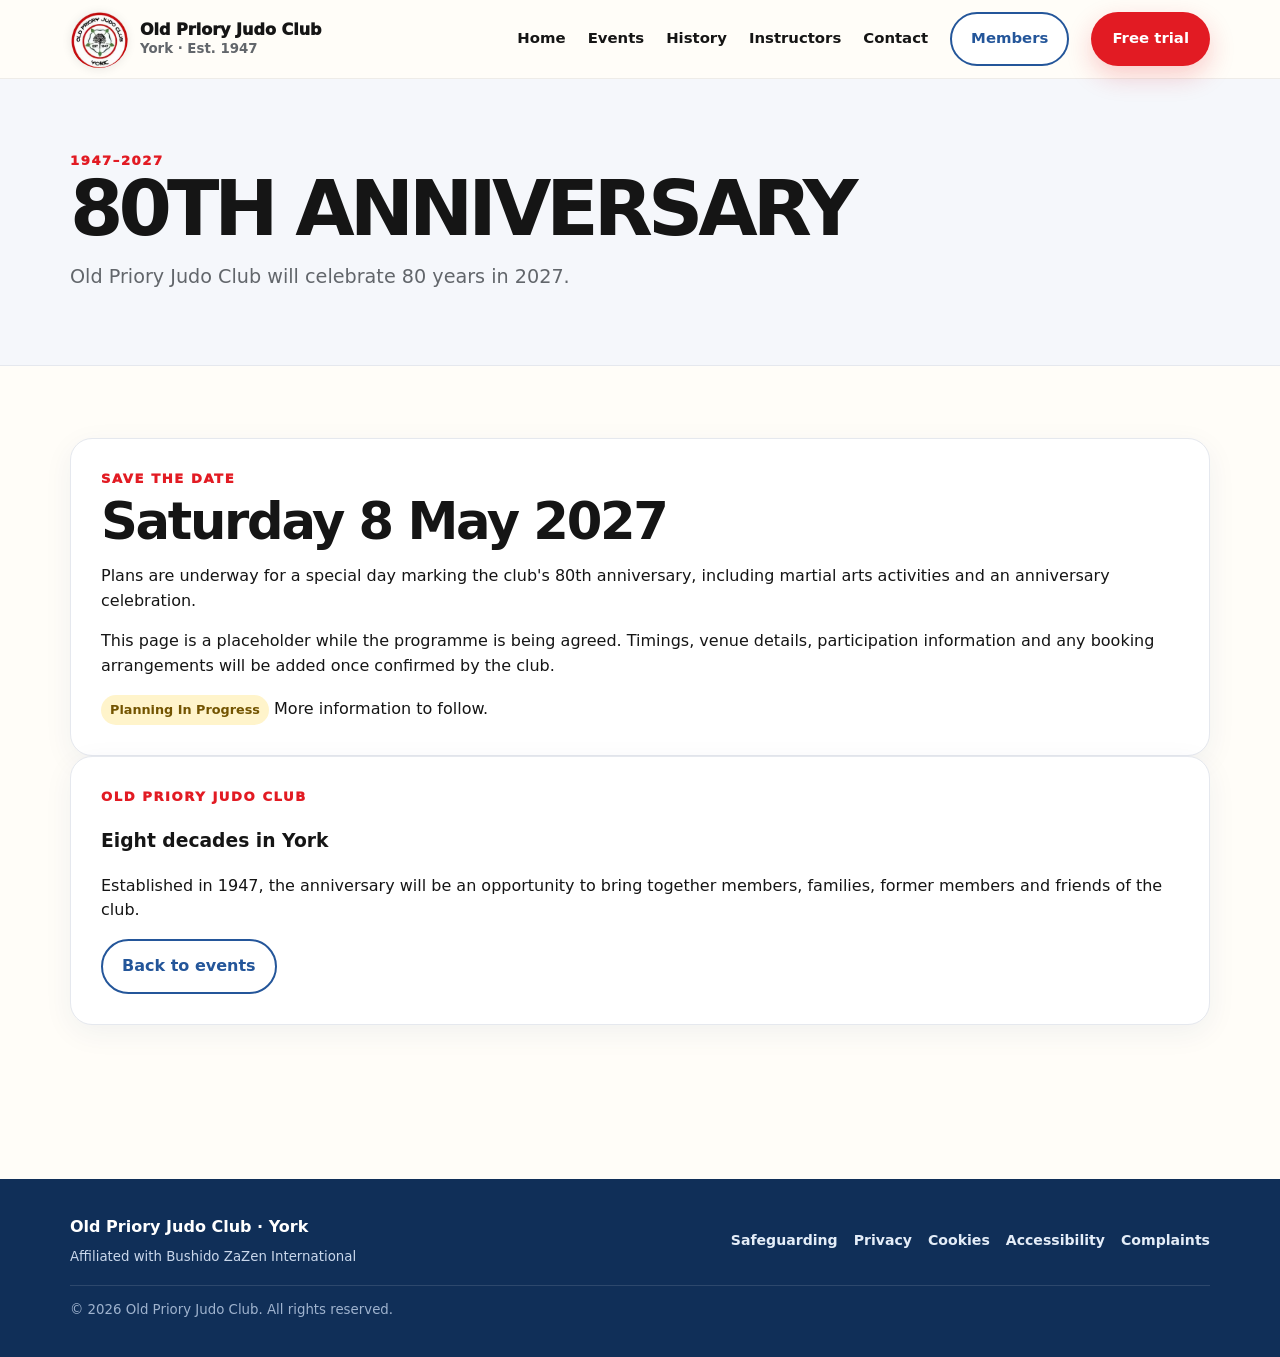
==== 80th-anniversary.html @ 902f41f9 "Add 80th anniversary placeholder page" ====
<!doctype html>
<html lang="en">
<head>
  <meta charset="utf-8">
  <meta name="viewport" content="width=device-width,initial-scale=1">
  <title>80th Anniversary | Old Priory Judo Club York</title>
  <meta name="description" content="Old Priory Judo Club celebrates its 80th anniversary in 2027. Event details will be published here as plans are confirmed.">
  <link rel="stylesheet" href="assets/site.css">
</head>
<body>
  <nav class="nav">
    <div class="container nav-inner">
      <a class="brand" href="/"><span class="mark"><img src="assets/old-priory-logo.webp" alt="Old Priory Judo Club logo"></span><span>Old Priory Judo Club<small>York · Est. 1947</small></span></a>
      <button class="menu-toggle" type="button" aria-expanded="false" aria-controls="site-menu" aria-label="Open navigation">
        <span></span><span></span><span></span>
      </button>
      <div class="links" id="site-menu">
        <a class="nav-link" href="/">Home</a>
        <a class="nav-link" href="/events.html">Events</a>
        <a class="nav-link" href="/history.html">History</a>
        <a class="nav-link" href="/instructors.html">Instructors</a>
        <a class="nav-link" href="/contact">Contact</a>
        <a class="btn ghost" href="/members">Members</a>
        <a class="btn red" href="/#contact">Free trial</a>
      </div>
    </div>
  </nav>

  <main>
    <section class="page-hero anniversary-hero">
      <div class="container">
        <div class="eyebrow">1947–2027</div>
        <h1>80th Anniversary</h1>
        <p class="lead">Old Priory Judo Club will celebrate 80 years in 2027.</p>
      </div>
    </section>

    <section class="page-content">
      <div class="container anniversary-layout">
        <article class="page-card anniversary-main-card">
          <div class="eyebrow">Save the date</div>
          <h2>Saturday 8 May 2027</h2>
          <p>Plans are underway for a special day marking the club's 80th anniversary, including martial arts activities and an anniversary celebration.</p>
          <p>This page is a placeholder while the programme is being agreed. Timings, venue details, participation information and any booking arrangements will be added once confirmed by the club.</p>
          <div class="anniversary-status">
            <span class="status-badge pending">Planning in progress</span>
            <span>More information to follow.</span>
          </div>
        </article>

        <aside class="page-card anniversary-side-card">
          <div class="eyebrow">Old Priory Judo Club</div>
          <h3>Eight decades in York</h3>
          <p>Established in 1947, the anniversary will be an opportunity to bring together members, families, former members and friends of the club.</p>
          <a class="btn ghost" href="/events.html">Back to events</a>
        </aside>
      </div>
    </section>
  </main>

  <footer>
    <div class="container foot foot-expanded">
      <div class="foot-brand"><strong>Old Priory Judo Club · York</strong><small>Affiliated with Bushido ZaZen International</small></div>
      <nav class="foot-links" aria-label="Policies">
        <a href="/policies.html#safeguarding">Safeguarding</a>
        <a href="/policies.html#privacy">Privacy</a>
        <a href="/policies.html#cookies">Cookies</a>
        <a href="/policies.html#accessibility">Accessibility</a>
        <a href="/policies.html#complaints">Complaints</a>
      </nav>
      <small class="foot-copy">© 2026 Old Priory Judo Club. All rights reserved.</small>
    </div>
  </footer>

  <script src="assets/site.js"></script>
</body>
</html>
---- assets/site.css ----
:root{
      --red:#e21b23;--blue:#24569a;--yellow:#f6bd16;--ink:#151515;
      --muted:#62666b;--paper:#fffdf8;--soft:#f5f7fb;--line:#e5e8ee;
      --shadow:0 18px 50px rgba(15,34,65,.12);--radius:24px
    }
    *{box-sizing:border-box} html{scroll-behavior:smooth}
    body{margin:0;font-family:Inter,ui-sans-serif,system-ui,-apple-system,BlinkMacSystemFont,"Segoe UI",sans-serif;background:var(--paper);color:var(--ink);line-height:1.55}
    a{color:inherit;text-decoration:none}.container{width:min(1140px,calc(100% - 36px));margin:auto}
    .nav{position:sticky;top:0;z-index:50;background:rgba(255,253,248,.94);backdrop-filter:blur(12px);border-bottom:1px solid rgba(20,20,20,.07)}
    .nav-inner{min-height:78px;display:flex;align-items:center;justify-content:space-between;gap:20px}
    .brand{display:flex;align-items:center;gap:12px;font-weight:950;line-height:1.05}
    .mark{width:58px;height:58px;border-radius:50%;display:grid;place-items:center;background:white;overflow:hidden;box-shadow:0 2px 10px rgba(0,0,0,.08)}.mark img{width:100%;height:100%;object-fit:cover;display:block}
    .brand small{display:block;color:var(--muted);font-weight:700;margin-top:4px}.links{display:flex;gap:22px;align-items:center;font-weight:800;font-size:.93rem}
    .btn{display:inline-flex;align-items:center;justify-content:center;padding:13px 19px;border-radius:999px;font-weight:900;border:2px solid transparent;transition:.2s}
    .btn.red{background:var(--red);color:white;box-shadow:0 10px 26px rgba(226,27,35,.22)}.btn.red:hover{transform:translateY(-2px)}
    .btn.ghost{border-color:var(--blue);color:var(--blue);background:white}
    .hero{padding:70px 0 64px;overflow:hidden;position:relative}.hero:before{content:"";position:absolute;right:-100px;top:10px;width:430px;height:430px;border-radius:50%;background:var(--yellow);opacity:.22}
    .hero-grid{display:grid;grid-template-columns:1.05fr .95fr;gap:55px;align-items:center;position:relative}
    .eyebrow{font-weight:950;text-transform:uppercase;letter-spacing:.12em;color:var(--red);font-size:.82rem}
    h1{font-size:clamp(3.3rem,7vw,6.6rem);line-height:.88;letter-spacing:-.065em;margin:.2rem 0 20px;text-transform:uppercase}
    h1 .red{color:var(--red)}h1 .blue{color:var(--blue)}.lead{font-size:1.2rem;color:var(--muted);max-width:700px}
    .actions{display:flex;gap:12px;flex-wrap:wrap;margin:28px 0 24px}.trust{display:flex;gap:22px;flex-wrap:wrap;font-weight:850;color:#123664}.trust b{color:var(--red)}
    .hero-art{position:relative;min-height:500px;border-radius:30px;background:url("hero-judo.webp") center/cover no-repeat;box-shadow:var(--shadow);border:8px solid white;overflow:hidden}
    
    .mat{display:none}
    .judoka{display:none}
    
    
    
    .free{position:absolute;right:18px;top:18px;width:160px;height:160px;border-radius:50%;background:var(--yellow);border:6px solid white;display:grid;place-items:center;text-align:center;transform:rotate(5deg);font-weight:950;line-height:.95;z-index:4;box-shadow:var(--shadow)}
    .free strong{display:block;font-size:3rem;color:var(--blue)}.free span{display:block;font-size:1.15rem}
    .section{padding:82px 0}.section.alt{background:var(--soft)}h2{font-size:clamp(2rem,4vw,3.5rem);line-height:1.03;margin:.35rem 0 1rem;letter-spacing:-.045em}
    .cards{display:grid;grid-template-columns:repeat(4,1fr);gap:18px;margin-top:34px}.card{background:white;border:1px solid var(--line);border-radius:20px;padding:26px;box-shadow:0 8px 30px rgba(18,54,100,.06)}
    .icon{width:50px;height:50px;border-radius:50%;display:grid;place-items:center;font-size:1.45rem;font-weight:900;margin-bottom:18px}.card:nth-child(odd) .icon{background:var(--blue);color:white}.card:nth-child(even) .icon{background:var(--yellow)}
    .card h3{margin:.1rem 0 .45rem;font-size:1.25rem}.card p{margin:0;color:var(--muted)}
    .split{display:grid;grid-template-columns:1fr 1fr;gap:55px;align-items:center}.brand-panel{background:white;border-radius:28px;padding:36px;box-shadow:var(--shadow);border:1px solid var(--line)}
    .logo-pair{display:grid;grid-template-columns:1fr 1fr;gap:18px;margin-top:22px}.logo-card{aspect-ratio:1;border-radius:24px;display:grid;place-items:center;background:white;border:1px solid var(--line);padding:18px}.logo-card img{width:100%;height:100%;object-fit:contain;display:block}
    .timetable{display:grid;gap:12px;margin-top:30px}.row{display:grid;grid-template-columns:150px 1fr;gap:18px;align-items:center;padding:18px 22px;background:white;border:1px solid var(--line);border-radius:16px}.day{background:var(--blue);color:white;border-radius:999px;padding:8px 14px;text-align:center;font-weight:950}.time{font-size:1.2rem;font-weight:900}
    .faq{display:grid;grid-template-columns:1fr 1fr;gap:18px;margin-top:32px}.faq article{background:white;border:1px solid var(--line);border-radius:18px;padding:24px}.faq h3{margin:0 0 8px}.faq p{margin:0;color:var(--muted)}
    .cta{background:var(--blue);color:white;border-radius:30px;padding:46px;display:grid;grid-template-columns:1fr auto;align-items:center;gap:30px;box-shadow:var(--shadow)}.cta p{color:#e9f0fb;margin-bottom:0}.cta .btn{background:var(--yellow);color:#111}
    footer{padding:36px 0;background:#102f58;color:white;margin-top:82px}.foot{display:flex;justify-content:space-between;gap:24px;flex-wrap:wrap}.foot small{color:#c9d7eb}
    @media(max-width:900px){
  .hero-grid,.split{grid-template-columns:1fr}.hero-art{min-height:430px}.cards{grid-template-columns:1fr 1fr}.cta{grid-template-columns:1fr}.logo-pair{max-width:520px}
}
    @media(max-width:560px){.container{width:min(100% - 24px,1140px)}.brand span{font-size:.9rem}.mark{width:50px;height:50px}.links .btn{padding:10px 13px}.hero{padding-top:44px}.hero-art{min-height:355px}.free{width:125px;height:125px}.free strong{font-size:2.3rem}.free span{font-size:.9rem}.cards,.faq{grid-template-columns:1fr}.row{grid-template-columns:1fr;gap:10px}.day{width:max-content}.section{padding:62px 0}.cta{padding:30px}}

.page-hero{padding:72px 0 54px;background:var(--soft);border-bottom:1px solid var(--line)}
.page-hero h1{font-size:clamp(2.8rem,6vw,5.4rem);margin:.25rem 0 16px}
.page-content{padding:72px 0}
.nav-link.active{color:var(--red)}

.menu-toggle{display:none;width:46px;height:46px;border:0;border-radius:14px;background:var(--soft);padding:11px;cursor:pointer}
.menu-toggle span{display:block;height:3px;background:var(--blue);border-radius:3px;margin:4px 0;transition:.2s}
.page-card{background:white;border:1px solid var(--line);border-radius:22px;padding:30px;box-shadow:0 8px 30px rgba(18,54,100,.06)}
.placeholder-grid{display:grid;grid-template-columns:repeat(3,1fr);gap:18px;margin-top:30px}
.placeholder-grid h3{margin-top:0}.placeholder-grid p{color:var(--muted);margin-bottom:0}
@media(max-width:900px){
  .nav-inner{position:relative}
  .menu-toggle{display:block;flex:0 0 auto}
  .links{display:none;position:absolute;left:0;right:0;top:calc(100% + 1px);background:var(--paper);border-bottom:1px solid var(--line);box-shadow:0 18px 30px rgba(15,34,65,.12);padding:18px;flex-direction:column;align-items:stretch;gap:4px}
  .links.open{display:flex}
  .links .nav-link{padding:13px 8px;border-radius:12px}
  .links .nav-link:hover{background:var(--soft)}
  .links .btn{margin-top:8px}
  .placeholder-grid{grid-template-columns:1fr}
}

.calendar-section{margin-bottom:64px}
.calendar-section:last-child{margin-bottom:0}
.section-heading{display:grid;grid-template-columns:1fr minmax(260px,420px);gap:30px;align-items:end;margin-bottom:24px}
.section-heading h2{margin-bottom:0}
.section-heading>p{margin:0;color:var(--muted)}
.event-list{display:grid;gap:14px}
.event-card{display:grid;grid-template-columns:190px 1fr;gap:22px;align-items:start;background:white;border:1px solid var(--line);border-radius:20px;padding:22px 24px;box-shadow:0 8px 30px rgba(18,54,100,.06);border-left:7px solid var(--blue)}
.event-card.closure{border-left-color:var(--red);background:#fffafa}
.event-date{font-weight:950;color:var(--blue);text-transform:uppercase;letter-spacing:.04em}
.event-card.closure .event-date{color:var(--red)}
.event-body h3{margin:0 0 4px;font-size:1.2rem}
.event-body p{margin:8px 0 0;color:var(--muted)}
.event-meta{font-weight:800;color:#4f5965;font-size:.94rem}
.empty-state{padding:24px;border:1px dashed #cbd2dc;border-radius:18px;color:var(--muted);background:white}
.closures-section{padding-top:10px}
@media(max-width:700px){
  .section-heading{grid-template-columns:1fr;gap:10px}
  .event-card{grid-template-columns:1fr;gap:8px}
}

.uat-banner{position:sticky;top:0;z-index:100;min-height:34px;display:flex;align-items:center;justify-content:center;gap:10px;padding:6px 14px;background:#111;color:white;font-size:.82rem;letter-spacing:.02em;text-align:center}
.uat-banner strong{display:inline-block;background:var(--yellow);color:#111;border-radius:999px;padding:2px 8px;font-size:.74rem;letter-spacing:.08em}
.uat-mode .nav{top:34px}
@media(max-width:560px){
  .uat-banner{font-size:.75rem}
}

.auth-wrap{max-width:620px}
.auth-card{display:grid;gap:18px}
.auth-card label{display:grid;gap:7px;font-weight:850}
.auth-card input{width:100%;padding:13px 14px;border:1px solid var(--line);border-radius:12px;background:white;color:var(--ink);font:inherit}
.auth-card input:focus{outline:3px solid rgba(36,86,154,.15);border-color:var(--blue)}
.member-actions{display:flex;gap:12px;align-items:center;flex-wrap:wrap;margin-top:28px}
.member-actions form{margin:0}

.admin-heading{display:flex;justify-content:space-between;gap:20px;align-items:end;flex-wrap:wrap;margin-bottom:28px}
.admin-heading h2{margin-bottom:0}
.import-card{margin-bottom:30px}
.import-card h3{margin-top:0}
.admin-calendar-section{margin:42px 0}
.admin-calendar-section>h3{font-size:1.5rem;margin:0 0 16px}
.admin-calendar-list{display:grid;gap:14px;margin-top:16px}
.admin-calendar-row{display:grid;grid-template-columns:150px 1.2fr 1fr 1.6fr auto auto;gap:12px;align-items:end;background:white;border:1px solid var(--line);border-radius:18px;padding:18px}
.admin-calendar-row.new-row{background:var(--soft)}
.admin-calendar-row label{display:grid;gap:6px;font-weight:800;font-size:.9rem}
.admin-calendar-row input[type="text"],.admin-calendar-row input[type="date"],.admin-calendar-row textarea{width:100%;padding:10px 11px;border:1px solid var(--line);border-radius:10px;background:white;color:var(--ink);font:inherit}
.admin-calendar-row textarea{resize:vertical;min-height:46px}
.admin-calendar-row input:focus,.admin-calendar-row textarea:focus{outline:3px solid rgba(36,86,154,.15);border-color:var(--blue)}
.admin-calendar-row .check-label{display:flex;align-items:center;gap:8px;padding-bottom:11px;white-space:nowrap}
.admin-calendar-row .check-label input{width:auto}
.admin-row-actions{display:flex;gap:8px;align-items:center}
.btn.danger{border:2px solid var(--red);color:var(--red);background:white}
.wide-field{grid-column:auto}
@media(max-width:1000px){
  .admin-calendar-row{grid-template-columns:1fr 1fr}
  .admin-calendar-row .wide-field{grid-column:1/-1}
  .admin-row-actions{grid-column:1/-1}
}
@media(max-width:620px){
  .admin-calendar-row{grid-template-columns:1fr}
  .admin-calendar-row .wide-field,.admin-row-actions{grid-column:auto}
}

.admin-heading-actions{display:flex;gap:10px;flex-wrap:wrap}
.auth-note{margin:0;color:var(--muted);font-size:.92rem}
.member-invite-form{display:grid;grid-template-columns:1fr 1.2fr 180px auto;gap:14px;align-items:end}
.member-invite-form label{display:grid;gap:6px;font-weight:800;font-size:.9rem}
.member-invite-form input,.member-invite-form select{width:100%;padding:11px 12px;border:1px solid var(--line);border-radius:10px;background:white;color:var(--ink);font:inherit}
.member-admin-list{display:grid;gap:12px}
.member-admin-row{display:grid;grid-template-columns:minmax(240px,1fr) auto auto;gap:16px;align-items:center;background:white;border:1px solid var(--line);border-radius:18px;padding:18px 20px}
.member-admin-row.pending{background:#fffdf5}
.member-admin-row>div:first-child{display:grid;gap:2px}
.member-admin-row>div:first-child span,.member-admin-meta{color:var(--muted);font-size:.92rem}
.member-badges,.member-admin-actions{display:flex;gap:8px;align-items:center;flex-wrap:wrap}
.member-admin-actions form{margin:0}
.status-badge{display:inline-flex;align-items:center;border-radius:999px;padding:5px 9px;background:var(--soft);font-size:.8rem;font-weight:900;text-transform:capitalize}
.status-badge.active{background:#edf8ef;color:#246b31}
.status-badge.inactive{background:#fff0f0;color:#9a2026}
.status-badge.pending{background:#fff4cb;color:#735400}
.copy-link{font-family:ui-monospace,SFMono-Regular,Consolas,monospace}
@media(max-width:900px){
  .member-invite-form{grid-template-columns:1fr 1fr}
  .member-admin-row{grid-template-columns:1fr}
}
@media(max-width:560px){
  .member-invite-form{grid-template-columns:1fr}
}


.admin-hero{padding-bottom:46px}
.admin-dashboard-grid{display:grid;grid-template-columns:repeat(3,1fr);gap:20px}
.admin-dashboard-card{display:flex;flex-direction:column;min-height:330px;background:white;border:1px solid var(--line);border-radius:24px;padding:28px;box-shadow:0 10px 34px rgba(18,54,100,.07);transition:.18s}
a.admin-dashboard-card:hover{transform:translateY(-3px);box-shadow:0 16px 42px rgba(18,54,100,.12);border-color:#cbd6e6}
.admin-dashboard-card h2{font-size:1.8rem;margin:.3rem 0 .8rem}
.admin-dashboard-card p{color:var(--muted);margin:0 0 22px}
.admin-card-icon{font-size:2rem;margin-bottom:18px}
.admin-card-stats{margin-top:auto;padding-top:18px;border-top:1px solid var(--line);color:var(--muted);font-size:.92rem}
.admin-card-stats strong{color:var(--ink)}
.admin-card-link{margin-top:18px;font-weight:900;color:var(--blue)}
.disabled-card{background:var(--soft);box-shadow:none}
.admin-dashboard-actions{margin-top:30px}

.admin-management-section{margin:52px 0}
.admin-section-title{display:flex;align-items:end;justify-content:space-between;gap:18px;margin-bottom:14px}
.admin-section-title h2{margin-bottom:0}
.admin-add-panel{margin:0 0 18px}
.admin-add-panel>summary{list-style:none;width:max-content;cursor:pointer}
.admin-add-panel>summary::-webkit-details-marker{display:none}
.admin-add-panel[open]>summary{margin-bottom:14px}
.admin-simple-list{display:grid;gap:10px}
.admin-list-item{background:white;border:1px solid var(--line);border-radius:16px;overflow:hidden}
.admin-list-item.closure-item{border-left:5px solid var(--red)}
.admin-list-item>summary{display:grid;grid-template-columns:150px minmax(220px,1fr) auto auto;gap:16px;align-items:center;padding:18px 20px;cursor:pointer;list-style:none}
.admin-list-item>summary::-webkit-details-marker{display:none}
.admin-list-item[open]>summary{background:var(--soft);border-bottom:1px solid var(--line)}
.admin-list-date{font-weight:900;color:var(--blue)}
.closure-item .admin-list-date{color:var(--red)}
.admin-list-main{display:grid;gap:2px}
.admin-list-main span{color:var(--muted);font-size:.92rem}
.admin-edit-label{font-weight:900;color:var(--blue);font-size:.9rem}
.admin-edit-form{display:grid;grid-template-columns:170px 1fr 1fr;gap:14px;padding:20px}
.admin-edit-form.add-form{background:var(--soft);border:1px solid var(--line);border-radius:16px}
.admin-edit-form label{display:grid;gap:6px;font-weight:800;font-size:.9rem}
.admin-edit-form input[type="text"],.admin-edit-form input[type="date"],.admin-edit-form textarea{width:100%;padding:11px 12px;border:1px solid var(--line);border-radius:10px;background:white;color:var(--ink);font:inherit}
.admin-edit-form textarea{resize:vertical}
.admin-edit-form input:focus,.admin-edit-form textarea:focus{outline:3px solid rgba(36,86,154,.15);border-color:var(--blue)}
.admin-form-wide{grid-column:1/-1}
.admin-edit-form .check-label{display:flex;align-items:center;gap:8px}
.admin-edit-form .check-label input{width:auto}
.admin-edit-form .admin-row-actions{grid-column:1/-1}
@media(max-width:900px){
  .admin-dashboard-grid{grid-template-columns:1fr}
  .admin-dashboard-card{min-height:0}
  .admin-list-item>summary{grid-template-columns:120px 1fr auto}
  .admin-list-item>summary .status-badge{display:none}
  .admin-edit-form{grid-template-columns:1fr 1fr}
  .admin-form-wide,.admin-edit-form .admin-row-actions{grid-column:1/-1}
}
@media(max-width:600px){
  .admin-list-item>summary{grid-template-columns:1fr auto}
  .admin-list-date{grid-column:1/-1}
  .admin-edit-form{grid-template-columns:1fr}
  .admin-form-wide,.admin-edit-form .admin-row-actions{grid-column:auto}
}

.contact-layout{display:grid;grid-template-columns:.9fr 1.1fr;gap:34px;align-items:start}
.contact-details h2{margin-bottom:12px}
.contact-card-stack{display:grid;gap:14px;margin-top:28px}
.contact-info-card{display:grid;grid-template-columns:48px 1fr;gap:14px;align-items:center;padding:20px}
.contact-icon{font-size:1.6rem}
.contact-info-card div{display:grid;gap:2px}
.contact-info-card small{color:var(--muted);font-weight:800}
.contact-info-card strong{font-size:1.08rem}
.contact-info-card span:not(.contact-icon){color:var(--muted);font-size:.92rem}
.contact-form{display:grid;gap:18px}
.contact-form h2{margin:0}
.contact-form>p{margin:0;color:var(--muted)}
.contact-form label{display:grid;gap:7px;font-weight:850}
.contact-form input,.contact-form select,.contact-form textarea{width:100%;padding:12px 13px;border:1px solid var(--line);border-radius:11px;background:white;color:var(--ink);font:inherit}
.contact-form textarea{resize:vertical}
.contact-form input:focus,.contact-form select:focus,.contact-form textarea:focus{outline:3px solid rgba(36,86,154,.15);border-color:var(--blue)}
.form-pair{display:grid;grid-template-columns:1fr 1fr;gap:14px}
.optional{font-weight:600;color:var(--muted)}
.anti-spam-note{display:grid;gap:2px;padding:13px 15px;border-radius:12px;background:var(--soft);border:1px solid var(--line);font-size:.9rem}
.anti-spam-note span,.form-footnote{color:var(--muted)}
.contact-honeypot{position:absolute;left:-9999px;width:1px;height:1px;overflow:hidden}
@media(max-width:850px){.contact-layout{grid-template-columns:1fr}.form-pair{grid-template-columns:1fr}}

.contact-map{overflow:hidden;border:1px solid var(--line);border-radius:20px;box-shadow:0 8px 30px rgba(18,54,100,.06);background:white}
.contact-map iframe{display:block;width:100%;height:320px;border:0}

.foot-expanded{display:grid;grid-template-columns:1fr auto;gap:18px 30px;align-items:center}
.foot-brand{display:grid;gap:3px}
.foot-links{display:flex;gap:16px;flex-wrap:wrap;justify-content:flex-end;font-size:.88rem;font-weight:800}
.foot-links a{color:#e4edf8}
.foot-links a:hover{text-decoration:underline}
.foot-copy{grid-column:1/-1;color:#9fb3ce!important;border-top:1px solid rgba(255,255,255,.12);padding-top:14px}
.policy-layout{display:grid;grid-template-columns:240px 1fr;gap:28px;align-items:start}
.policy-nav{position:sticky;top:110px;display:grid;gap:10px;padding:22px}
.policy-nav a{color:var(--blue);font-weight:800}
.policy-content{display:grid;gap:18px}
.policy-section{scroll-margin-top:120px}
.policy-section h2{font-size:2rem}
.policy-section p{color:var(--muted);margin-bottom:0}
@media(max-width:800px){
  .foot-expanded{grid-template-columns:1fr}
  .foot-links{justify-content:flex-start}
  .foot-copy{grid-column:auto}
  .policy-layout{grid-template-columns:1fr}
  .policy-nav{position:static}
}

.foot-brand strong,.foot-brand small{display:block}
.foot-brand small{margin-top:4px}

.map-placeholder{min-height:250px;display:grid;place-items:center;align-content:center;gap:10px;padding:28px;text-align:center;background:var(--soft)}
.map-placeholder strong{font-size:1.2rem}
.map-placeholder span{max-width:460px;color:var(--muted)}
.map-placeholder .btn{margin-top:6px}

.member-resource-grid{display:grid;grid-template-columns:repeat(3,minmax(0,1fr));gap:18px}
.member-category-card{display:flex;flex-direction:column;min-height:220px}
.member-category-card h3{margin:.35rem 0 14px;font-size:1.35rem}
.member-category-card>p{margin:0;color:var(--muted)}
.member-card-items{display:grid;gap:9px}
.member-card-item{display:grid;gap:2px;padding:12px 13px;border:1px solid var(--line);border-radius:12px;background:var(--soft);transition:.15s}
a.member-card-item:hover{border-color:#cbd6e6;transform:translateY(-1px)}
.member-card-item span{color:var(--muted);font-size:.9rem}
.member-card-item small{color:var(--blue);font-weight:850;margin-top:3px}
.member-card-item.unavailable small{color:var(--muted)}
.member-account-card .btn{align-self:flex-start;margin-top:auto}
.member-account-card h3{margin:.35rem 0 5px}
.member-account-card p{margin:0 0 18px;color:var(--muted)}
.resource-edit-form select,.resource-edit-form input[type="url"],.resource-edit-form input[type="number"]{width:100%;padding:11px 12px;border:1px solid var(--line);border-radius:10px;background:white;color:var(--ink);font:inherit}
.resource-edit-form select:focus,.resource-edit-form input[type="url"]:focus,.resource-edit-form input[type="number"]:focus{outline:3px solid rgba(36,86,154,.15);border-color:var(--blue)}
@media(max-width:900px){.member-resource-grid{grid-template-columns:repeat(2,minmax(0,1fr))}}
@media(max-width:650px){.member-resource-grid{grid-template-columns:1fr}}

.resource-storage-summary{display:grid;gap:12px;margin-bottom:18px;padding:20px 22px}
.resource-storage-summary>div:first-child{display:flex;justify-content:space-between;gap:18px;flex-wrap:wrap}
.resource-storage-summary span{color:var(--muted);font-size:.92rem}
.resource-storage-track{height:9px;border-radius:999px;background:var(--soft);overflow:hidden}
.resource-storage-track span{display:block;height:100%;background:var(--blue);border-radius:inherit}

.resource-edit-form input[type="file"]{width:100%;padding:10px;border:1px solid var(--line);border-radius:10px;background:white;color:var(--ink);font:inherit}
.resource-edit-form label>small{display:block;margin-top:5px;color:var(--muted);font-weight:600}
.resource-current-file{display:flex;gap:8px 14px;align-items:baseline;flex-wrap:wrap;margin:2px 0 8px;padding:10px 12px;border-radius:10px;background:var(--soft);border:1px solid var(--line)}
.resource-current-file span{color:var(--muted);font-weight:600}

.member-page-content{padding-top:24px}
.member-toolbar{display:flex;align-items:center;justify-content:space-between;gap:18px;margin-bottom:34px;padding:8px;border:1px solid var(--line);border-radius:14px;background:white;box-shadow:0 8px 24px rgba(18,54,100,.04)}
.member-toolbar-links{display:flex;align-items:center;gap:4px;flex-wrap:wrap}
.member-toolbar a,.member-toolbar button{display:inline-flex;align-items:center;min-height:38px;padding:8px 12px;border:0;border-radius:9px;background:transparent;color:var(--blue);font:inherit;font-weight:850;cursor:pointer}
.member-toolbar a:hover,.member-toolbar button:hover{background:var(--soft)}
.member-toolbar a.active{background:var(--blue);color:white}
.member-toolbar form{margin:0}
.member-section-heading{display:flex;justify-content:space-between;align-items:end;gap:24px;margin-bottom:18px}
.member-section-heading h2{margin:.25rem 0 0}
.member-section-heading p{max-width:440px;margin:0;color:var(--muted);text-align:right}
.member-card-heading{display:flex;align-items:flex-start;justify-content:space-between;gap:12px}
.member-card-heading h3{margin:.35rem 0 14px}
.member-count-badge{display:inline-grid;place-items:center;min-width:30px;height:30px;padding:0 8px;border-radius:999px;background:var(--soft);color:var(--blue);font-weight:900;font-size:.85rem}
.member-account-card .status-badge{align-self:flex-start;margin-bottom:16px}
.member-empty-card{justify-content:flex-start}
.member-account-layout{display:grid;grid-template-columns:minmax(240px,.75fr) minmax(0,1.25fr);gap:20px;align-items:start}
.account-summary-card{display:flex;flex-direction:column;align-items:flex-start;gap:8px}
.account-summary-card h2{margin:.2rem 0 0}
.account-summary-card p{margin:0;color:var(--muted);overflow-wrap:anywhere}
.account-summary-card small{margin-top:12px;color:var(--muted);line-height:1.5}
.member-password-card{max-width:none}
.member-password-card h2{margin:.25rem 0 6px}
@media(max-width:800px){
  .member-toolbar{align-items:flex-start;flex-direction:column}
  .member-toolbar form{width:100%}
  .member-toolbar button{width:100%;justify-content:flex-start}
  .member-section-heading{align-items:flex-start;flex-direction:column;gap:6px}
  .member-section-heading p{text-align:left}
  .member-account-layout{grid-template-columns:1fr}
}
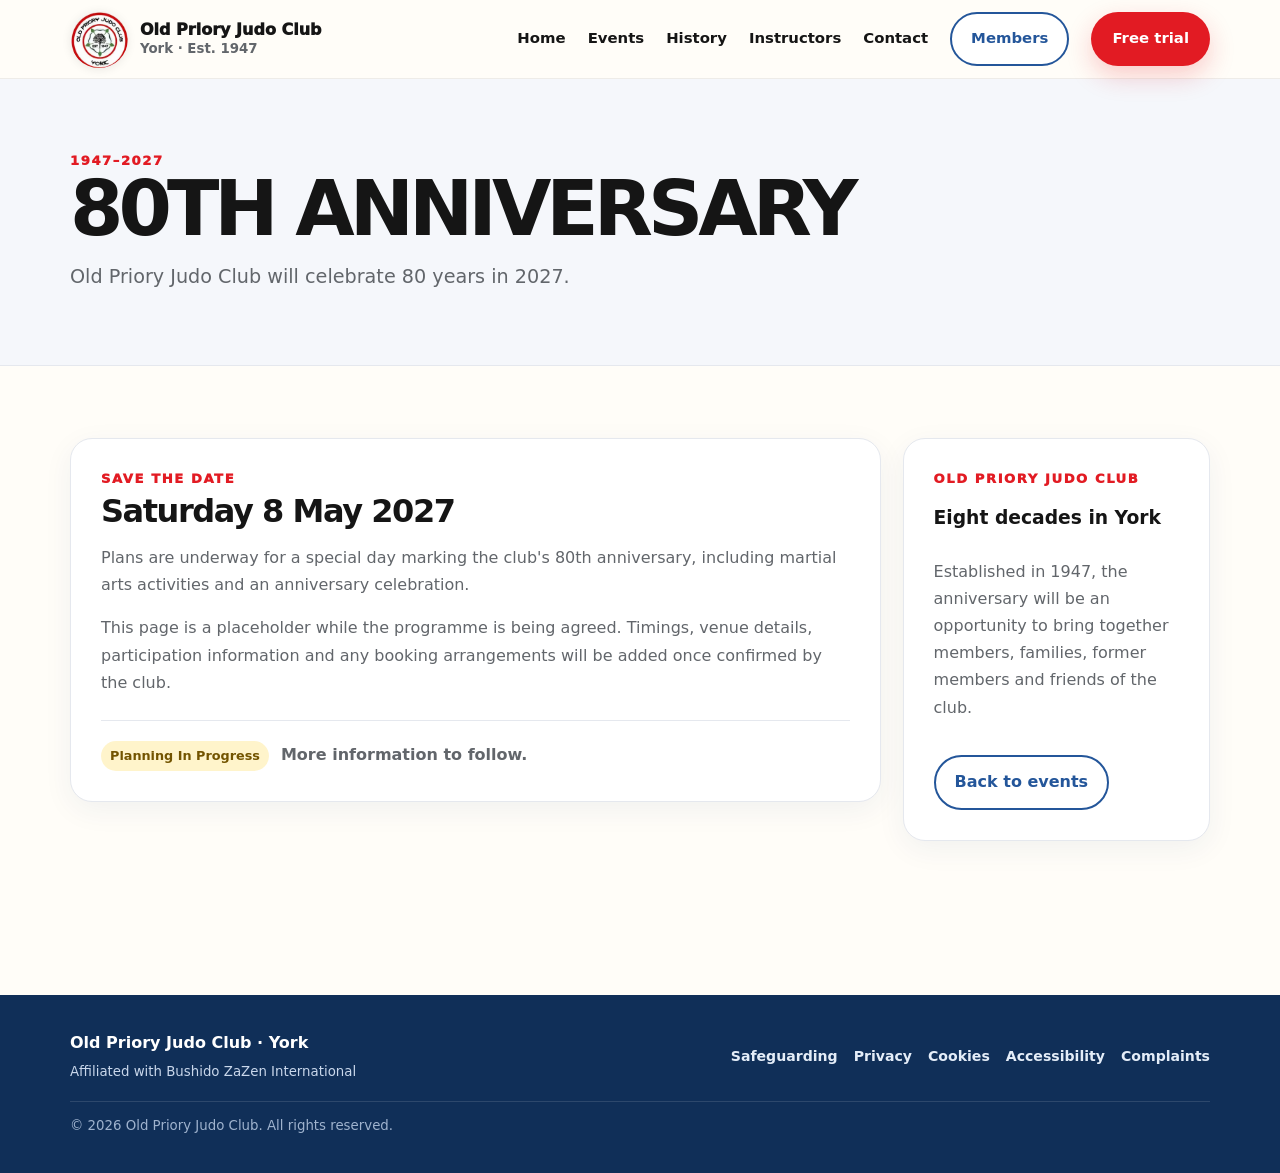
==== commit 7cf0051e: "Route contact prompts to contact page" ====
--- a/80th-anniversary.html
+++ b/80th-anniversary.html
@@ -21,7 +21,7 @@
         <a class="nav-link" href="/instructors.html">Instructors</a>
         <a class="nav-link" href="/contact">Contact</a>
         <a class="btn ghost" href="/members">Members</a>
-        <a class="btn red" href="/#contact">Free trial</a>
+        <a class="btn red" href="/contact">Free trial</a>
       </div>
     </div>
   </nav>
--- a/assets/site.css
+++ b/assets/site.css
@@ -324,3 +324,20 @@
   .member-section-heading p{text-align:left}
   .member-account-layout{grid-template-columns:1fr}
 }
+
+.anniversary-layout{display:grid;grid-template-columns:minmax(0,1.45fr) minmax(260px,.55fr);gap:22px;align-items:start}
+.anniversary-main-card{padding:30px}
+.anniversary-main-card h2{font-size:2rem;margin:.35rem 0 16px}
+.anniversary-main-card p,.anniversary-side-card p{color:var(--muted);line-height:1.7}
+.anniversary-status{display:flex;align-items:center;gap:12px;flex-wrap:wrap;margin-top:24px;padding-top:20px;border-top:1px solid var(--line)}
+.anniversary-status>span:last-child{color:var(--muted);font-weight:700}
+.anniversary-side-card{display:flex;flex-direction:column;gap:10px}
+.anniversary-side-card h3{margin:.2rem 0 0}
+.anniversary-side-card .btn{align-self:flex-start;margin-top:8px}
+.anniversary-callout{display:flex;align-items:center;justify-content:space-between;gap:24px;margin:0 0 18px;padding:22px 24px}
+.anniversary-callout h3{margin:.3rem 0 6px}
+.anniversary-callout p{margin:0;color:var(--muted)}
+@media(max-width:800px){
+  .anniversary-layout{grid-template-columns:1fr}
+  .anniversary-callout{align-items:flex-start;flex-direction:column}
+}
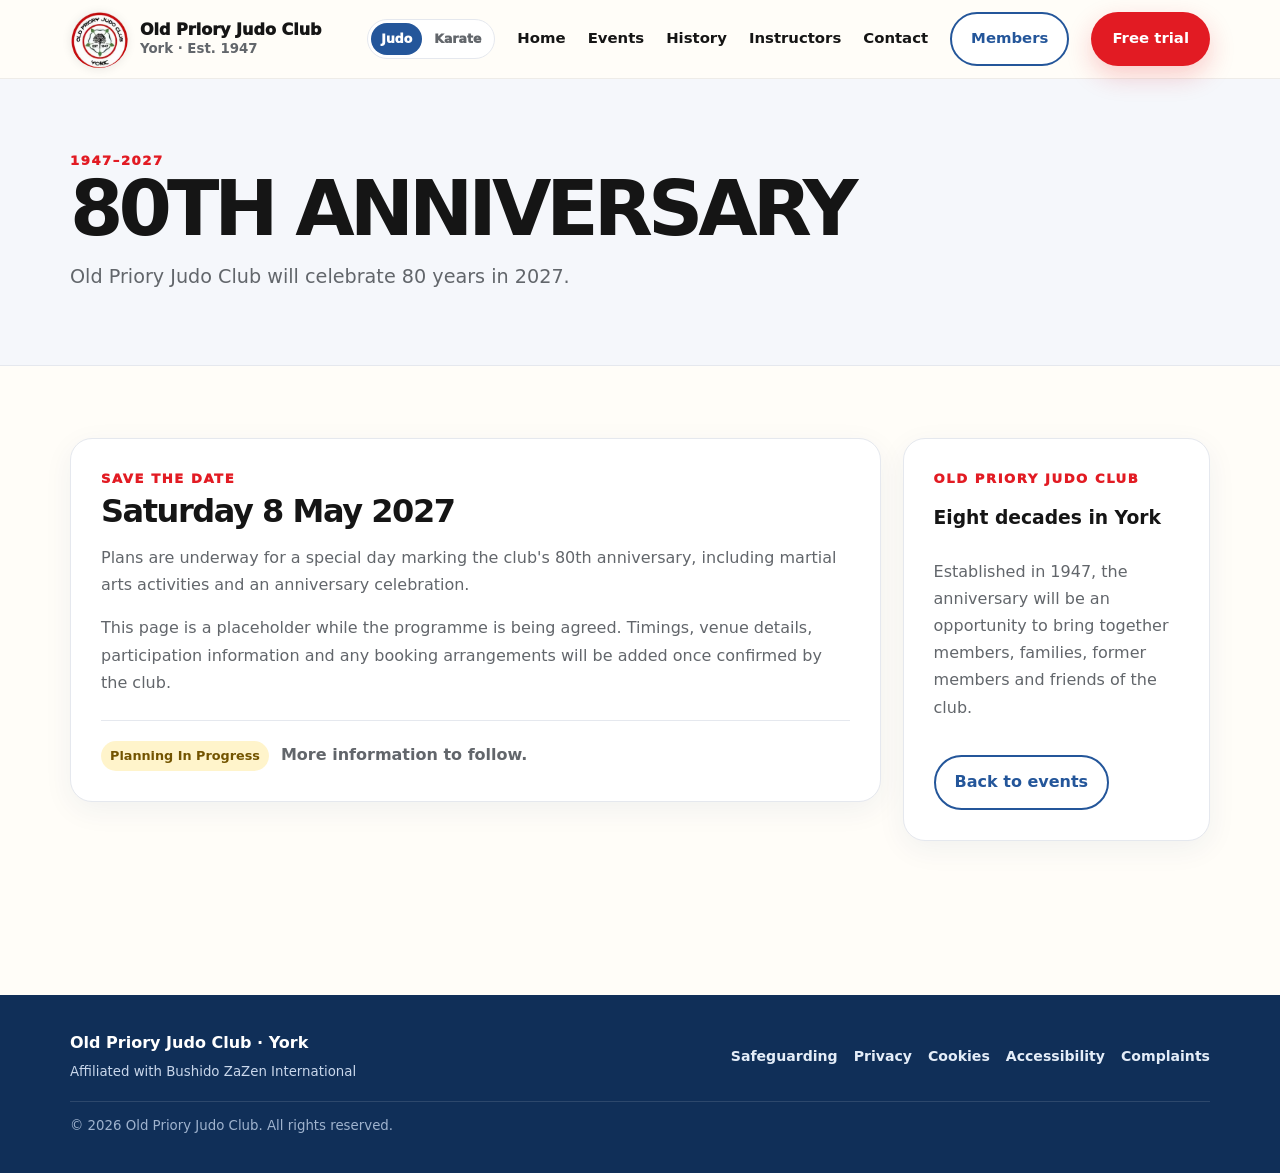
==== commit 29f17c56: "Model Karate sibling site on UAT" ====
--- a/80th-anniversary.html
+++ b/80th-anniversary.html
@@ -3,6 +3,7 @@
 <head>
   <meta charset="utf-8">
   <meta name="viewport" content="width=device-width,initial-scale=1">
+  <link rel="icon" type="image/png" sizes="32x32" href="/favicon.png">
   <title>80th Anniversary | Old Priory Judo Club York</title>
   <meta name="description" content="Old Priory Judo Club celebrates its 80th anniversary in 2027. Event details will be published here as plans are confirmed.">
   <link rel="stylesheet" href="assets/site.css">
@@ -14,7 +15,7 @@
       <button class="menu-toggle" type="button" aria-expanded="false" aria-controls="site-menu" aria-label="Open navigation">
         <span></span><span></span><span></span>
       </button>
-      <div class="links" id="site-menu">
+      <div class="links" id="site-menu"><div class="discipline-switch" aria-label="Choose discipline"><a class="active judo" href="/">Judo</a><a href="/karate.html">Karate</a></div>
         <a class="nav-link" href="/">Home</a>
         <a class="nav-link" href="/events.html">Events</a>
         <a class="nav-link" href="/history.html">History</a>
--- a/assets/site.css
+++ b/assets/site.css
@@ -54,6 +54,13 @@
 .page-card{background:white;border:1px solid var(--line);border-radius:22px;padding:30px;box-shadow:0 8px 30px rgba(18,54,100,.06)}
 .placeholder-grid{display:grid;grid-template-columns:repeat(3,1fr);gap:18px;margin-top:30px}
 .placeholder-grid h3{margin-top:0}.placeholder-grid p{color:var(--muted);margin-bottom:0}
+.history-stack{display:grid;gap:24px}
+.history-article{padding:36px 40px}
+.history-article h2{margin-top:.45rem}
+.history-article p{max-width:880px}
+.history-article p:last-child{margin-bottom:0}
+.history-club{border-left:7px solid var(--red)}
+@media(max-width:560px){.history-article{padding:26px 24px}}
 @media(max-width:900px){
   .nav-inner{position:relative}
   .menu-toggle{display:block;flex:0 0 auto}
@@ -341,3 +348,35 @@
   .anniversary-layout{grid-template-columns:1fr}
   .anniversary-callout{align-items:flex-start;flex-direction:column}
 }
+
+
+/* Judo / Karate public-site switcher */
+.discipline-switch{display:inline-flex;align-items:center;gap:2px;padding:3px;border:1px solid var(--line);border-radius:999px;background:white;white-space:nowrap}
+.discipline-switch a{padding:6px 10px;border-radius:999px;font-size:.78rem;font-weight:950;color:var(--muted)}
+.discipline-switch a.active.judo{background:var(--blue);color:white}
+.discipline-switch a.active.karate{background:#2f7d32;color:white}
+@media(max-width:900px){.links .discipline-switch{margin:0 0 8px}.discipline-switch a{flex:1;text-align:center}}
+
+/* Karate sibling site */
+.karate-page{--karate:#2f7d32;--karate-dark:#194d22;--karate-soft:#eef7ef}
+.karate-page .eyebrow,.karate-page .nav-link.active{color:var(--karate)}
+.karate-page .btn.karate{background:var(--karate);color:white;box-shadow:0 10px 26px rgba(47,125,50,.22)}
+.karate-page .btn.karate:hover{transform:translateY(-2px)}
+.karate-page .btn.ghost{border-color:var(--karate);color:var(--karate)}
+.karate-page .day{background:var(--karate)}
+.karate-page .trust{color:var(--karate-dark)}
+.karate-page .trust b{color:var(--karate)}
+.karate-page .cta{background:var(--karate-dark)}
+.karate-page .cta .btn{background:white;color:var(--karate-dark)}
+.karate-page .card:nth-child(odd) .icon{background:var(--karate);color:white}
+.karate-page .card:nth-child(even) .icon{background:#dfeee0;color:var(--karate-dark)}
+.karate-page .history-club{border-left-color:var(--karate)}
+.karate-hero{padding:70px 0 64px;background:linear-gradient(135deg,#fffdf8 0%,#f3faf3 100%);overflow:hidden}
+.karate-hero-art{min-height:470px;border-radius:30px;background:linear-gradient(145deg,#eef7ef,#dceede);border:8px solid white;display:grid;place-items:center;box-shadow:var(--shadow);position:relative;overflow:hidden}
+.karate-hero-art:before{content:"";position:absolute;width:330px;height:330px;border-radius:50%;background:white;opacity:.72}
+.karate-hero-art img{position:relative;z-index:1;width:min(78%,350px);height:auto;filter:drop-shadow(0 16px 24px rgba(24,76,33,.15))}
+.karate-brand-panel{background:var(--karate-soft);border-color:#d5e8d7}
+.karate-brand-panel img{display:block;width:min(100%,320px);margin:0 auto 18px}
+.karate-note{padding:16px 18px;border-radius:14px;background:var(--karate-soft);border-left:5px solid var(--karate);color:#315738}
+.karate-page footer{background:#173e20}
+@media(max-width:560px){.karate-hero{padding-top:44px}.karate-hero-art{min-height:330px}}
